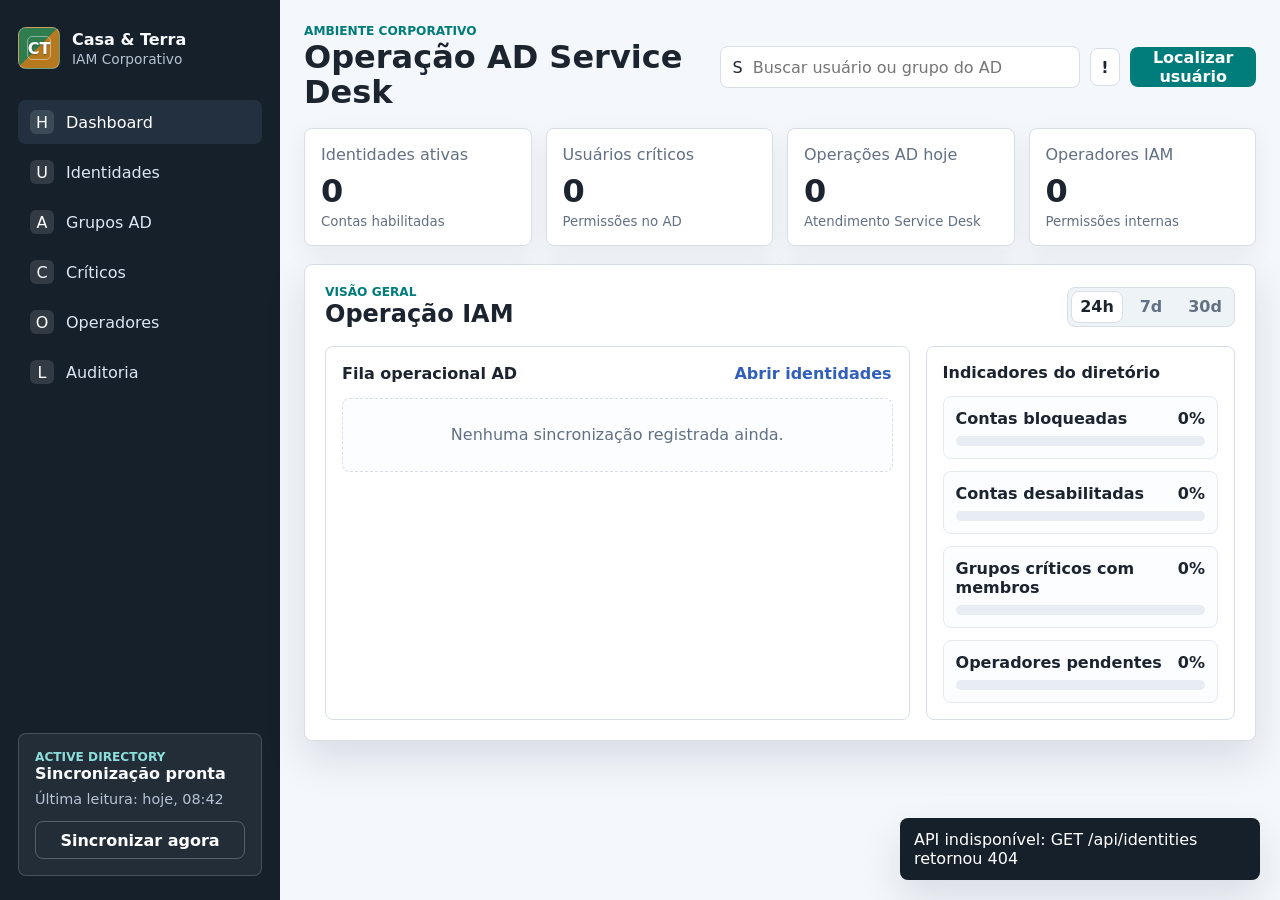
==== index.html @ b2daefd3 "Atualização Frontend" ====
<!doctype html>
<html lang="pt-BR">
  <head>
    <meta charset="utf-8" />
    <meta name="viewport" content="width=device-width, initial-scale=1" />
    <title>Casa &amp; Terra IAM</title>
    <link rel="stylesheet" href="styles.css" />
  </head>
  <body>
    <div class="app-shell">
      <aside class="sidebar" aria-label="Navegação principal">
        <div class="brand">
          <div class="brand-mark casa-terra-mark" aria-hidden="true">CT</div>
          <div>
            <strong>Casa &amp; Terra</strong>
            <span>IAM Corporativo</span>
          </div>
        </div>

        <nav class="nav-list" aria-label="Módulos">
          <button class="nav-item is-active" type="button" data-view="dashboard">
            <span class="nav-icon" aria-hidden="true">H</span>
            Dashboard
          </button>
          <button class="nav-item" type="button" data-view="identities">
            <span class="nav-icon" aria-hidden="true">U</span>
            Identidades
          </button>
          <button class="nav-item" type="button" data-view="access">
            <span class="nav-icon" aria-hidden="true">A</span>
            Grupos AD
          </button>
          <button class="nav-item" type="button" data-view="critical">
            <span class="nav-icon" aria-hidden="true">C</span>
            Críticos
          </button>
          <button class="nav-item" type="button" data-view="operators">
            <span class="nav-icon" aria-hidden="true">O</span>
            Operadores
          </button>
          <button class="nav-item" type="button" data-view="audit">
            <span class="nav-icon" aria-hidden="true">L</span>
            Auditoria
          </button>
        </nav>

        <section class="sidebar-panel" aria-label="Sincronização AD">
          <span class="panel-label">Active Directory</span>
          <strong>Sincronização pronta</strong>
          <p>Última leitura: hoje, 08:42</p>
          <button class="ghost-button" type="button" data-action="sync">Sincronizar agora</button>
        </section>
      </aside>

      <main class="main">
        <header class="topbar">
          <div>
            <p class="eyebrow">Ambiente corporativo</p>
            <h1>Operação AD Service Desk</h1>
          </div>
          <div class="topbar-actions">
            <label class="search">
              <span aria-hidden="true">S</span>
              <input id="global-search" type="search" placeholder="Buscar usuário ou grupo do AD" />
            </label>
            <button class="icon-button" type="button" title="Notificações" aria-label="Notificações">!</button>
            <button class="primary-button" type="button" data-view="identities">Localizar usuário</button>
          </div>
        </header>

        <section class="status-strip" aria-label="Indicadores principais">
          <article>
            <span>Identidades ativas</span>
            <strong id="metric-users">0</strong>
            <small>Contas habilitadas</small>
          </article>
          <article>
            <span>Usuários críticos</span>
            <strong id="metric-privileged">0</strong>
            <small>Permissões no AD</small>
          </article>
          <article>
            <span>Operações AD hoje</span>
            <strong id="metric-operations">0</strong>
            <small>Atendimento Service Desk</small>
          </article>
          <article>
            <span>Operadores IAM</span>
            <strong id="metric-operators">0</strong>
            <small>Permissões internas</small>
          </article>
        </section>

        <section class="workspace">
          <div class="content-panel" id="view-dashboard" data-panel="dashboard">
            <div class="section-heading">
              <div>
                <p class="eyebrow">Visão geral</p>
                <h2>Operação IAM</h2>
              </div>
              <div class="segmented" role="tablist" aria-label="Período">
                <button class="is-selected" type="button">24h</button>
                <button type="button">7d</button>
                <button type="button">30d</button>
              </div>
            </div>

            <div class="dashboard-grid">
              <section class="wide-module">
                <div class="module-header">
                  <h3>Fila operacional AD</h3>
                  <button class="text-button" type="button" data-view-link="identities">Abrir identidades</button>
                </div>
                <div class="review-list" id="review-list"></div>
              </section>

              <section class="side-module">
                <div class="module-header">
                  <h3>Indicadores do diretório</h3>
                </div>
                <div class="risk-bars" id="risk-bars"></div>
              </section>
            </div>
          </div>

          <div class="content-panel is-hidden" id="view-identities" data-panel="identities">
            <div class="section-heading">
              <div>
                <p class="eyebrow">Diretório</p>
                <h2>Identidades</h2>
              </div>
              <button class="primary-button" type="button" data-action="invite-user">Criar usuário no AD</button>
            </div>
            <div class="table-tools">
              <div class="filters" aria-label="Filtros de identidade">
                <button class="chip is-active" type="button" data-filter="all">Todos</button>
                <button class="chip" type="button" data-filter="active">Ativos</button>
                <button class="chip" type="button" data-filter="review">Em revisão</button>
                <button class="chip" type="button" data-filter="blocked">Bloqueados</button>
                <button class="chip" type="button" data-filter="disabled">Desabilitados</button>
              </div>
            </div>
            <div class="table-wrap">
              <table>
                <thead>
                  <tr>
                    <th>Usuário</th>
                    <th>Departamento</th>
                    <th>Origem</th>
                    <th>Status</th>
                    <th>Criticidade</th>
                    <th>Grupos</th>
                    <th>Ação</th>
                  </tr>
                </thead>
                <tbody id="identity-table"></tbody>
              </table>
            </div>
            <div class="pagination" id="identity-pagination" aria-label="Paginação de identidades"></div>
          </div>

          <div class="content-panel is-hidden" id="view-identity-detail" data-panel="identity-detail">
            <div class="detail-toolbar">
              <button class="ghost-button" type="button" data-view-link="identities">Voltar para identidades</button>
              <div class="detail-actions">
                <button class="ghost-button" type="button" data-identity-action="review">Iniciar revisão</button>
                <button class="ghost-button" type="button" data-identity-action="sessions">Encerrar sessões</button>
                <button class="ghost-button" type="button" data-identity-action="password">Alterar senha</button>
                <button class="ghost-button" type="button" data-identity-action="revoke">Remover grupos</button>
                <button class="ghost-button" type="button" data-identity-action="unlock">Desbloquear</button>
                <button class="danger-button" type="button" data-identity-action="block">Bloquear</button>
                <button class="danger-button" type="button" data-identity-action="disable">Desabilitar</button>
              </div>
            </div>

            <section class="identity-hero" id="identity-hero"></section>

            <div class="identity-detail-grid">
              <section class="detail-module">
                <div class="module-header">
                  <h3>Informações do usuário</h3>
                </div>
                <dl class="info-list" id="identity-info"></dl>
              </section>

              <section class="detail-module">
                <div class="module-header">
                  <h3>Segurança</h3>
                </div>
                <div class="security-list" id="identity-security"></div>
              </section>

              <section class="detail-module wide-detail">
                <div class="module-header">
                  <h3>Grupos e permissões</h3>
                  <div class="group-add">
                    <select id="group-select" aria-label="Grupo para adicionar"></select>
                    <button class="primary-button" type="button" data-identity-action="add-group">Adicionar grupo</button>
                  </div>
                </div>
                <div class="group-list" id="identity-groups"></div>
              </section>

              <section class="detail-module">
                <div class="module-header">
                  <h3>Sistemas impactados</h3>
                </div>
                <div class="app-access-list" id="identity-apps"></div>
              </section>

              <section class="detail-module">
                <div class="module-header">
                  <h3>Eventos recentes</h3>
                </div>
                <ol class="mini-feed" id="identity-events"></ol>
              </section>
            </div>
          </div>

          <div class="content-panel is-hidden" id="view-access" data-panel="access">
            <div class="section-heading">
              <div>
                <p class="eyebrow">Active Directory</p>
                <h2>Grupos do AD</h2>
              </div>
              <button class="primary-button" type="button" data-action="map-app">Mapear grupo</button>
            </div>
            <div class="access-grid" id="access-grid"></div>
          </div>

          <div class="content-panel is-hidden" id="view-critical" data-panel="critical">
            <div class="section-heading">
              <div>
                <p class="eyebrow">Active Directory</p>
                <h2>Permissões críticas</h2>
              </div>
              <button class="ghost-button" type="button" data-action="export-critical">Exportar relatório</button>
            </div>

            <section class="critical-summary" aria-label="Resumo de permissões críticas">
              <article>
                <span>Usuários com permissão crítica</span>
                <strong id="critical-user-count">0</strong>
              </article>
              <article>
                <span>Grupos críticos mapeados</span>
                <strong id="critical-group-count">0</strong>
              </article>
              <article>
                <span>Contas desabilitadas com histórico</span>
                <strong id="critical-disabled-count">0</strong>
              </article>
            </section>

            <div class="critical-layout">
              <section class="detail-module">
                <div class="module-header">
                  <h3>Distribuição por grupo</h3>
                </div>
                <div class="critical-groups" id="critical-groups"></div>
              </section>

              <section class="detail-module">
                <div class="module-header">
                  <h3>Usuários com permissão crítica</h3>
                </div>
                <div class="table-wrap">
                  <table>
                    <thead>
                      <tr>
                        <th>Usuário</th>
                        <th>Departamento</th>
                        <th>Status</th>
                        <th>Grupos críticos</th>
                        <th>Ação</th>
                      </tr>
                    </thead>
                    <tbody id="critical-table"></tbody>
                  </table>
                </div>
              </section>
            </div>
          </div>

          <div class="content-panel is-hidden" id="view-operators" data-panel="operators">
            <div class="section-heading">
              <div>
                <p class="eyebrow">Controle interno</p>
                <h2>Operadores do IAM</h2>
              </div>
              <button class="primary-button" type="button" data-operator-action="create">Novo operador</button>
            </div>

            <section class="service-account-panel" aria-label="Conta de serviço">
              <div>
                <p class="eyebrow">Execução no AD</p>
                <h3>svc-iam-ad-editor@casaeterra.local</h3>
                <span>As alterações no Active Directory serão executadas pelo backend com esta conta de serviço.</span>
              </div>
              <span class="badge active">Conta protegida</span>
            </section>

            <section class="provisioning-panel" aria-label="Provisionamento de operadores">
              <article>
                <span class="panel-kicker">Grupo de entrada</span>
                <strong>GG-IAM-OPERADORES</strong>
                <small>Usuários neste grupo do AD podem autenticar no IAM via LDAP.</small>
              </article>
              <article>
                <span class="panel-kicker">Permissão inicial</span>
                <strong>Sem acesso operacional</strong>
                <small>Novos operadores entram sem permissões até um administrador liberar o escopo.</small>
              </article>
              <article>
                <span class="panel-kicker">Autorização</span>
                <strong>Controlada no IAM</strong>
                <small>As permissões abaixo definem quais ações o operador pode executar pela conta de serviço.</small>
              </article>
            </section>

            <div class="operator-layout">
              <section class="operator-list" id="operator-list" aria-label="Lista de operadores"></section>

              <section class="operator-detail">
                <div class="module-header">
                  <h3>Permissões do operador</h3>
                  <button class="ghost-button" type="button" data-operator-action="save">Salvar permissões</button>
                </div>
                <div class="operator-profile" id="operator-profile"></div>
                <div class="permission-grid" id="permission-grid"></div>
              </section>
            </div>
          </div>

          <div class="content-panel is-hidden" id="view-audit" data-panel="audit">
            <div class="section-heading">
              <div>
                <p class="eyebrow">Evidências</p>
                <h2>Trilha de auditoria</h2>
              </div>
              <button class="ghost-button" type="button" data-action="export-audit">Exportar CSV</button>
            </div>
            <ol class="audit-feed" id="audit-feed"></ol>
          </div>
        </section>
      </main>
    </div>

    <div class="toast" id="toast" role="status" aria-live="polite"></div>

    <script src="app.js"></script>
  </body>
</html>
---- styles.css ----
:root {
  --ink: #1c2430;
  --muted: #627083;
  --line: #d8dee8;
  --panel: #ffffff;
  --canvas: #f4f7fb;
  --nav: #16202b;
  --nav-soft: #223040;
  --teal: #007c7a;
  --teal-dark: #005f5d;
  --blue: #315fba;
  --amber: #b7791f;
  --red: #ba3b46;
  --green: #2f7d4f;
  --shadow: 0 18px 42px rgba(26, 37, 54, 0.12);
}

* {
  box-sizing: border-box;
}

body {
  margin: 0;
  min-width: 320px;
  color: var(--ink);
  background: var(--canvas);
  font-family:
    Inter, ui-sans-serif, system-ui, -apple-system, BlinkMacSystemFont, "Segoe UI", sans-serif;
}

button,
input {
  font: inherit;
}

button {
  cursor: pointer;
}

.app-shell {
  min-height: 100vh;
  display: grid;
  grid-template-columns: 280px minmax(0, 1fr);
}

.sidebar {
  display: flex;
  flex-direction: column;
  gap: 28px;
  padding: 24px 18px;
  color: #f8fafc;
  background: var(--nav);
}

.brand {
  display: flex;
  align-items: center;
  gap: 12px;
  min-height: 48px;
}

.brand-mark {
  width: 42px;
  height: 42px;
  display: grid;
  place-items: center;
  border: 1px solid rgba(255, 255, 255, 0.28);
  border-radius: 8px;
  background: #0f766e;
  font-weight: 800;
}

.casa-terra-mark {
  position: relative;
  overflow: hidden;
  background: linear-gradient(135deg, #2f7d4f 0 48%, #b7791f 48% 100%);
}

.casa-terra-mark::after {
  content: "";
  position: absolute;
  inset: 8px;
  border: 1px solid rgba(255, 255, 255, 0.42);
  border-radius: 5px;
}

.casa-terra-mark {
  color: #ffffff;
  text-shadow: 0 1px 2px rgba(22, 32, 43, 0.36);
}

.brand strong,
.brand span {
  display: block;
}

.brand span {
  margin-top: 2px;
  color: #b6c3d3;
  font-size: 0.86rem;
}

.nav-list {
  display: grid;
  gap: 6px;
}

.nav-item {
  width: 100%;
  min-height: 44px;
  display: flex;
  align-items: center;
  gap: 12px;
  padding: 10px 12px;
  border: 0;
  border-radius: 8px;
  color: #dbe6f3;
  background: transparent;
  text-align: left;
}

.nav-item:hover,
.nav-item.is-active {
  color: #ffffff;
  background: var(--nav-soft);
}

.nav-icon {
  width: 24px;
  height: 24px;
  display: grid;
  place-items: center;
  border-radius: 6px;
  color: #ffffff;
  background: rgba(255, 255, 255, 0.12);
  font-size: 1rem;
}

.sidebar-panel {
  margin-top: auto;
  padding: 16px;
  border: 1px solid rgba(255, 255, 255, 0.16);
  border-radius: 8px;
  background: rgba(255, 255, 255, 0.06);
}

.sidebar-panel strong,
.sidebar-panel span,
.sidebar-panel p {
  display: block;
}

.panel-label,
.eyebrow {
  color: var(--teal);
  font-size: 0.76rem;
  font-weight: 800;
  letter-spacing: 0;
  text-transform: uppercase;
}

.sidebar-panel .panel-label {
  color: #8bded9;
}

.sidebar-panel p {
  margin: 8px 0 14px;
  color: #b6c3d3;
  font-size: 0.9rem;
}

.main {
  min-width: 0;
  padding: 24px;
}

.topbar {
  display: flex;
  align-items: center;
  justify-content: space-between;
  gap: 20px;
  margin-bottom: 18px;
}

.topbar h1,
.section-heading h2 {
  margin: 2px 0 0;
  line-height: 1.1;
}

.topbar h1 {
  font-size: clamp(1.7rem, 2.5vw, 2.5rem);
}

.eyebrow {
  margin: 0;
}

.topbar-actions {
  display: flex;
  align-items: center;
  gap: 10px;
}

.search {
  min-width: min(360px, 34vw);
  min-height: 42px;
  display: flex;
  align-items: center;
  gap: 8px;
  padding: 0 12px;
  border: 1px solid var(--line);
  border-radius: 8px;
  background: #ffffff;
}

.search input {
  width: 100%;
  border: 0;
  outline: 0;
  color: var(--ink);
}

.primary-button,
.danger-button,
.ghost-button,
.text-button,
.icon-button,
.chip,
.segmented button {
  min-height: 38px;
  border-radius: 8px;
  border: 1px solid transparent;
  font-weight: 700;
}

.primary-button {
  padding: 0 16px;
  color: #ffffff;
  background: var(--teal);
}

.primary-button:hover {
  background: var(--teal-dark);
}

button:disabled {
  cursor: not-allowed;
  opacity: 0.48;
}

.danger-button {
  padding: 0 16px;
  color: #ffffff;
  background: var(--red);
}

.ghost-button {
  padding: 0 13px;
  color: var(--ink);
  background: #ffffff;
  border-color: var(--line);
}

.sidebar .ghost-button {
  width: 100%;
  color: #ffffff;
  background: transparent;
  border-color: rgba(255, 255, 255, 0.24);
}

.text-button {
  min-height: auto;
  padding: 0;
  color: var(--blue);
  background: transparent;
}

.danger-text {
  color: var(--red);
}

.icon-button {
  width: 42px;
  color: var(--ink);
  background: #ffffff;
  border-color: var(--line);
}

.status-strip {
  display: grid;
  grid-template-columns: repeat(4, minmax(0, 1fr));
  gap: 14px;
  margin-bottom: 18px;
}

.status-strip article,
.content-panel,
.wide-module,
.side-module,
.access-card {
  border: 1px solid var(--line);
  border-radius: 8px;
  background: var(--panel);
}

.status-strip article {
  padding: 16px;
  min-height: 112px;
  box-shadow: 0 8px 24px rgba(26, 37, 54, 0.06);
}

.status-strip span,
.status-strip small {
  display: block;
  color: var(--muted);
}

.status-strip strong {
  display: block;
  margin: 8px 0 4px;
  font-size: 2rem;
}

.workspace {
  min-width: 0;
}

.content-panel {
  padding: 20px;
  box-shadow: var(--shadow);
}

.content-panel.is-hidden {
  display: none;
}

.section-heading,
.module-header,
.table-tools {
  display: flex;
  align-items: center;
  justify-content: space-between;
  gap: 16px;
}

.section-heading {
  margin-bottom: 18px;
}

.segmented {
  display: inline-grid;
  grid-auto-flow: column;
  gap: 2px;
  padding: 3px;
  border: 1px solid var(--line);
  border-radius: 8px;
  background: #eef3f8;
}

.segmented button {
  min-width: 52px;
  min-height: 32px;
  color: var(--muted);
  background: transparent;
}

.segmented button.is-selected {
  color: var(--ink);
  background: #ffffff;
  border-color: var(--line);
}

.dashboard-grid {
  display: grid;
  grid-template-columns: minmax(0, 1.7fr) minmax(280px, 0.9fr);
  gap: 16px;
}

.wide-module,
.side-module {
  padding: 16px;
}

.module-header {
  margin-bottom: 14px;
}

.module-header h3 {
  margin: 0;
  font-size: 1rem;
}

.review-list,
.risk-bars,
.access-grid,
.audit-feed {
  display: grid;
  gap: 12px;
}

.review-item,
.risk-row,
.access-card,
.audit-feed li {
  padding: 12px;
  border: 1px solid #e5eaf1;
  border-radius: 8px;
  background: #fbfdff;
}

.review-item {
  display: grid;
  grid-template-columns: minmax(0, 1fr) auto;
  gap: 12px;
  align-items: center;
}

.empty-state {
  min-height: 74px;
  display: grid;
  place-items: center;
  padding: 16px;
  border: 1px dashed var(--line);
  border-radius: 8px;
  color: var(--muted);
  background: #fbfdff;
  text-align: center;
}

.review-item strong,
.review-item span,
.access-card strong,
.access-card span {
  display: block;
}

.review-item span,
.access-card span {
  color: var(--muted);
  font-size: 0.9rem;
}

.badge {
  display: inline-flex;
  align-items: center;
  justify-content: center;
  min-height: 26px;
  padding: 0 9px;
  border-radius: 999px;
  color: #ffffff;
  font-size: 0.78rem;
  font-weight: 800;
  white-space: nowrap;
}

.access-card .badge {
  width: 100%;
  min-height: 26px;
  justify-content: flex-start;
  color: #ffffff;
}

.access-card .badge.low,
.access-card .badge.active,
.access-card .badge.medium,
.access-card .badge.review,
.access-card .badge.high {
  color: #ffffff;
}

.badge.low,
.badge.active {
  background: var(--green);
}

.badge.medium,
.badge.review {
  background: var(--amber);
}

.badge.high,
.badge.blocked,
.badge.disabled {
  background: var(--red);
}

.risk-row {
  display: grid;
  gap: 8px;
}

.risk-meta {
  display: flex;
  justify-content: space-between;
  gap: 12px;
  font-weight: 700;
}

.bar {
  height: 10px;
  overflow: hidden;
  border-radius: 999px;
  background: #e8edf4;
}

.bar span {
  display: block;
  height: 100%;
  border-radius: inherit;
  background: var(--blue);
}

.filters {
  display: flex;
  flex-wrap: wrap;
  gap: 8px;
  margin-bottom: 14px;
}

.chip {
  padding: 0 13px;
  color: var(--muted);
  background: #ffffff;
  border-color: var(--line);
}

.chip.is-active {
  color: #ffffff;
  background: var(--nav-soft);
  border-color: var(--nav-soft);
}

.table-wrap {
  overflow-x: auto;
}

table {
  width: 100%;
  min-width: 760px;
  border-collapse: collapse;
}

.clickable-row {
  cursor: pointer;
}

.clickable-row:hover {
  background: #f4f8fc;
}

th,
td {
  padding: 13px 12px;
  border-bottom: 1px solid #e5eaf1;
  text-align: left;
}

th {
  color: var(--muted);
  font-size: 0.8rem;
  text-transform: uppercase;
}

td {
  vertical-align: middle;
}

.user-cell {
  display: flex;
  align-items: center;
  gap: 10px;
  min-width: 0;
}

.user-cell > div {
  min-width: 0;
}

.user-cell strong,
.user-cell small {
  display: block;
  overflow: hidden;
  text-overflow: ellipsis;
  white-space: nowrap;
}

.avatar {
  width: 34px;
  height: 34px;
  display: grid;
  place-items: center;
  flex: 0 0 auto;
  border-radius: 8px;
  color: #ffffff;
  background: var(--blue);
  font-size: 0.82rem;
  font-weight: 800;
}

.access-grid {
  grid-template-columns: repeat(3, minmax(0, 1fr));
}

.critical-summary {
  display: grid;
  grid-template-columns: repeat(3, minmax(0, 1fr));
  gap: 12px;
  margin-bottom: 16px;
}

.critical-summary article {
  min-height: 110px;
  padding: 16px;
  border: 1px solid var(--line);
  border-radius: 8px;
  background: #f8fbfe;
}

.critical-summary span,
.critical-group-row span {
  display: block;
  color: var(--muted);
}

.critical-summary strong {
  display: block;
  margin-top: 8px;
  font-size: 2rem;
}

.critical-layout {
  display: grid;
  grid-template-columns: minmax(280px, 0.75fr) minmax(0, 1.6fr);
  gap: 16px;
  align-items: start;
}

.critical-groups {
  display: grid;
  gap: 10px;
}

.critical-group-row {
  display: grid;
  gap: 10px;
  padding: 12px;
  border: 1px solid #e5eaf1;
  border-radius: 8px;
  background: #fbfdff;
}

.inline-pill {
  display: inline-flex;
  align-items: center;
  min-height: 26px;
  margin: 2px 4px 2px 0;
  padding: 0 9px;
  border-radius: 999px;
  color: var(--red);
  background: #fff1f2;
  font-size: 0.78rem;
  font-weight: 800;
  white-space: nowrap;
}

.service-account-panel {
  display: flex;
  align-items: center;
  justify-content: space-between;
  gap: 18px;
  padding: 16px;
  margin-bottom: 16px;
  border: 1px solid var(--line);
  border-radius: 8px;
  background: #f8fbfe;
}

.service-account-panel h3 {
  margin: 4px 0 6px;
}

.service-account-panel span:not(.badge) {
  color: var(--muted);
}

.provisioning-panel {
  display: grid;
  grid-template-columns: repeat(3, minmax(0, 1fr));
  gap: 12px;
  margin-bottom: 16px;
}

.provisioning-panel article {
  min-height: 122px;
  padding: 14px;
  border: 1px solid var(--line);
  border-radius: 8px;
  background: #ffffff;
}

.panel-kicker,
.provisioning-panel small {
  color: var(--muted);
}

.panel-kicker,
.provisioning-panel strong,
.provisioning-panel small {
  display: block;
}

.panel-kicker {
  font-size: 0.78rem;
  font-weight: 800;
  text-transform: uppercase;
}

.provisioning-panel strong {
  margin: 8px 0;
}

.operator-layout {
  display: grid;
  grid-template-columns: minmax(260px, 0.85fr) minmax(0, 1.6fr);
  gap: 16px;
  align-items: start;
}

.operator-list {
  display: grid;
  gap: 10px;
}

.operator-card {
  width: 100%;
  min-height: 76px;
  display: grid;
  grid-template-columns: auto minmax(0, 1fr) auto;
  align-items: center;
  gap: 10px;
  padding: 12px;
  border: 1px solid var(--line);
  border-radius: 8px;
  color: var(--ink);
  background: #ffffff;
  text-align: left;
}

.operator-card.is-selected,
.operator-card:hover {
  border-color: var(--teal);
  background: #f0faf9;
}

.operator-card strong,
.operator-card small {
  display: block;
}

.operator-card small,
.operator-profile span,
.operator-stats small,
.permission-item small {
  color: var(--muted);
}

.operator-detail {
  padding: 16px;
  border: 1px solid var(--line);
  border-radius: 8px;
  background: #ffffff;
}

.operator-profile {
  display: grid;
  grid-template-columns: auto minmax(0, 1fr) auto;
  gap: 14px;
  align-items: center;
  padding: 14px;
  margin-bottom: 14px;
  border: 1px solid #e5eaf1;
  border-radius: 8px;
  background: #fbfdff;
}

.operator-profile h3 {
  margin: 4px 0 6px;
  font-size: 1.3rem;
}

.operator-profile span {
  display: block;
}

.operator-stats {
  display: grid;
  justify-items: end;
  gap: 5px;
}

.operator-stats strong {
  font-size: 1.5rem;
}

.permission-grid {
  display: grid;
  grid-template-columns: repeat(2, minmax(0, 1fr));
  gap: 10px;
}

.permission-item {
  min-height: 92px;
  display: grid;
  grid-template-columns: auto minmax(0, 1fr);
  gap: 10px;
  align-items: start;
  padding: 12px;
  border: 1px solid #e5eaf1;
  border-radius: 8px;
  background: #fbfdff;
}

.permission-item input {
  width: 18px;
  height: 18px;
  margin-top: 2px;
  accent-color: var(--teal);
}

.permission-item strong,
.permission-item small {
  display: block;
}

.permission-item small {
  margin-top: 5px;
  line-height: 1.35;
}

.access-card {
  min-height: 154px;
  display: grid;
  align-content: space-between;
  gap: 14px;
  min-width: 0;
}

.access-card strong,
.access-card span {
  overflow-wrap: anywhere;
  word-break: break-word;
}

.access-card footer {
  display: flex;
  justify-content: space-between;
  gap: 10px;
  color: var(--muted);
  font-size: 0.88rem;
}

.audit-feed {
  padding-left: 0;
  list-style: none;
}

.audit-feed li {
  display: grid;
  grid-template-columns: 150px minmax(0, 1fr) auto;
  gap: 12px;
  align-items: center;
}

.detail-toolbar {
  display: flex;
  align-items: center;
  justify-content: space-between;
  gap: 14px;
  margin-bottom: 18px;
}

.detail-actions,
.group-add {
  display: flex;
  align-items: center;
  gap: 10px;
  flex-wrap: wrap;
}

.identity-hero {
  display: grid;
  grid-template-columns: auto minmax(0, 1fr) auto;
  align-items: center;
  gap: 16px;
  padding: 18px;
  margin-bottom: 16px;
  border: 1px solid var(--line);
  border-radius: 8px;
  background: #f8fbfe;
}

.identity-avatar {
  width: 72px;
  height: 72px;
  display: grid;
  place-items: center;
  border-radius: 8px;
  color: #ffffff;
  background: var(--blue);
  font-size: 1.3rem;
  font-weight: 800;
}

.identity-hero h2 {
  margin: 4px 0 6px;
  font-size: 1.8rem;
  line-height: 1.1;
}

.identity-hero span,
.info-list dd,
.group-item span,
.app-access-list span {
  color: var(--muted);
}

.identity-badges {
  display: flex;
  gap: 8px;
  flex-wrap: wrap;
  justify-content: flex-end;
}

.identity-detail-grid {
  display: grid;
  grid-template-columns: minmax(0, 1.15fr) minmax(320px, 0.85fr);
  gap: 16px;
}

.detail-module {
  padding: 16px;
  border: 1px solid var(--line);
  border-radius: 8px;
  background: #ffffff;
}

.wide-detail {
  grid-column: 1 / -1;
}

.info-list {
  display: grid;
  grid-template-columns: repeat(2, minmax(0, 1fr));
  gap: 12px;
  margin: 0;
}

.info-list div,
.security-list article,
.app-access-list article,
.mini-feed li {
  padding: 12px;
  border: 1px solid #e5eaf1;
  border-radius: 8px;
  background: #fbfdff;
}

.info-list dt {
  color: var(--muted);
  font-size: 0.78rem;
  font-weight: 800;
  text-transform: uppercase;
}

.info-list dd {
  margin: 5px 0 0;
  font-weight: 700;
  max-width: 100%;
  overflow-wrap: anywhere;
  word-break: break-word;
  line-height: 1.45;
}

.info-list div {
  min-width: 0;
  overflow: hidden;
}

.pagination {
  display: flex;
  align-items: center;
  justify-content: space-between;
  gap: 12px;
  padding-top: 14px;
  color: var(--muted);
  font-size: 0.92rem;
}

.pagination-actions {
  display: flex;
  align-items: center;
  gap: 10px;
}

.pagination-actions strong {
  color: var(--ink);
  white-space: nowrap;
}

.security-list,
.group-list,
.app-access-list,
.mini-feed {
  display: grid;
  gap: 10px;
}

.security-list article,
.app-access-list article {
  display: flex;
  align-items: center;
  justify-content: space-between;
  gap: 12px;
}

.security-list span {
  color: var(--muted);
}

.group-add select {
  min-height: 38px;
  min-width: 220px;
  padding: 0 10px;
  border: 1px solid var(--line);
  border-radius: 8px;
  background: #ffffff;
  color: var(--ink);
}

.group-item {
  display: flex;
  align-items: center;
  justify-content: space-between;
  gap: 12px;
  padding: 12px;
  border: 1px solid #e5eaf1;
  border-radius: 8px;
  background: #fbfdff;
}

.group-item strong,
.group-item span,
.app-access-list strong,
.app-access-list span {
  display: block;
}

.mini-feed {
  padding-left: 0;
  list-style: none;
}

.audit-time {
  color: var(--muted);
  font-size: 0.9rem;
}

.toast {
  position: fixed;
  right: 20px;
  bottom: 20px;
  max-width: min(360px, calc(100vw - 40px));
  padding: 12px 14px;
  border-radius: 8px;
  color: #ffffff;
  background: var(--nav);
  box-shadow: var(--shadow);
  opacity: 0;
  transform: translateY(10px);
  pointer-events: none;
  transition:
    opacity 180ms ease,
    transform 180ms ease;
}

.toast.is-visible {
  opacity: 1;
  transform: translateY(0);
}

.login-page {
  min-height: 100vh;
  background:
    linear-gradient(120deg, rgba(22, 32, 43, 0.92), rgba(0, 124, 122, 0.86)),
    url("https://images.unsplash.com/photo-1558494949-ef010cbdcc31?auto=format&fit=crop&w=1800&q=80");
  background-size: cover;
  background-position: center;
}

.login-shell {
  min-height: 100vh;
  display: grid;
  grid-template-columns: minmax(0, 1.05fr) minmax(420px, 0.95fr);
}

.login-visual {
  min-width: 0;
  display: flex;
  flex-direction: column;
  justify-content: space-between;
  gap: 32px;
  padding: clamp(28px, 5vw, 64px);
  color: #ffffff;
}

.login-brand span {
  color: #d3e6ea;
}

.login-copy {
  max-width: 680px;
}

.login-copy .eyebrow {
  color: #9ce3dd;
}

.login-copy h1 {
  margin: 8px 0 16px;
  font-size: clamp(2rem, 5vw, 4.8rem);
  line-height: 1;
}

.login-copy p:last-child {
  max-width: 590px;
  margin: 0;
  color: #d8e7ec;
  font-size: 1.05rem;
  line-height: 1.65;
}

.login-insights {
  display: grid;
  grid-template-columns: repeat(3, minmax(0, 1fr));
  gap: 12px;
  max-width: 720px;
}

.login-insights article {
  min-height: 92px;
  padding: 16px;
  border: 1px solid rgba(255, 255, 255, 0.18);
  border-radius: 8px;
  background: rgba(255, 255, 255, 0.1);
  backdrop-filter: blur(12px);
}

.login-insights span,
.login-insights strong {
  display: block;
}

.login-insights span {
  color: #b8e3e1;
  font-size: 0.78rem;
  font-weight: 800;
  text-transform: uppercase;
}

.login-insights strong {
  margin-top: 8px;
  font-size: 1.15rem;
}

.login-panel {
  min-width: 0;
  display: grid;
  place-items: center;
  padding: 24px;
  background: rgba(244, 247, 251, 0.94);
}

.login-card {
  width: min(100%, 460px);
  padding: clamp(24px, 4vw, 38px);
  border: 1px solid var(--line);
  border-radius: 8px;
  background: #ffffff;
  box-shadow: var(--shadow);
}

.login-heading {
  margin-bottom: 24px;
}

.login-heading h2 {
  margin: 4px 0 8px;
  font-size: 2rem;
  line-height: 1.1;
}

.login-heading span,
.login-note {
  color: var(--muted);
}

.field {
  display: grid;
  gap: 8px;
  margin-bottom: 16px;
}

.field span,
.check-option {
  color: var(--ink);
  font-size: 0.92rem;
  font-weight: 700;
}

.field input {
  width: 100%;
  min-height: 46px;
  padding: 0 13px;
  border: 1px solid var(--line);
  border-radius: 8px;
  outline: 0;
  color: var(--ink);
  background: #fbfdff;
}

.field input:focus {
  border-color: var(--teal);
  box-shadow: 0 0 0 3px rgba(0, 124, 122, 0.15);
}

.login-options {
  display: flex;
  align-items: center;
  justify-content: space-between;
  gap: 12px;
  margin: 4px 0 18px;
}

.check-option {
  display: inline-flex;
  align-items: center;
  gap: 8px;
}

.check-option input {
  width: 16px;
  height: 16px;
  accent-color: var(--teal);
}

.login-options a {
  color: var(--blue);
  font-size: 0.92rem;
  font-weight: 700;
  text-decoration: none;
}

.login-submit,
.ldap-button {
  width: 100%;
  min-height: 46px;
}

.separator {
  display: flex;
  align-items: center;
  gap: 12px;
  margin: 18px 0;
  color: var(--muted);
  font-size: 0.88rem;
}

.separator::before,
.separator::after {
  content: "";
  height: 1px;
  flex: 1;
  background: var(--line);
}

.login-note {
  margin: 18px 0 0;
  font-size: 0.88rem;
  line-height: 1.55;
}

@media (max-width: 1080px) {
  .app-shell {
    grid-template-columns: 92px minmax(0, 1fr);
  }

  .brand div:last-child,
  .nav-item:not(.is-active) {
    font-size: 0;
  }

  .nav-item {
    justify-content: center;
  }

  .sidebar-panel {
    display: none;
  }

  .status-strip,
  .access-grid,
  .critical-summary,
  .critical-layout,
  .operator-layout,
  .provisioning-panel,
  .identity-detail-grid {
    grid-template-columns: repeat(2, minmax(0, 1fr));
  }

  .dashboard-grid {
    grid-template-columns: 1fr;
  }

  .identity-detail-grid {
    grid-template-columns: 1fr;
  }

  .operator-layout {
    grid-template-columns: 1fr;
  }

  .critical-layout {
    grid-template-columns: 1fr;
  }

  .login-shell {
    grid-template-columns: 1fr;
  }

  .login-visual {
    min-height: 48vh;
  }

  .login-panel {
    place-items: start center;
  }
}

@media (max-width: 760px) {
  .app-shell {
    display: block;
  }

  .sidebar {
    position: sticky;
    top: 0;
    z-index: 5;
    padding: 12px;
    gap: 12px;
  }

  .brand {
    min-height: 38px;
  }

  .brand-mark {
    width: 36px;
    height: 36px;
  }

  .nav-list {
    grid-template-columns: repeat(6, minmax(42px, 1fr));
  }

  .nav-item,
  .nav-item:not(.is-active) {
    min-height: 40px;
    padding: 8px;
    font-size: 0;
  }

  .main {
    padding: 16px;
  }

  .topbar,
  .topbar-actions,
  .section-heading,
  .review-item,
  .audit-feed li,
  .detail-toolbar,
  .identity-hero,
  .security-list article,
  .app-access-list article,
  .group-item {
    align-items: stretch;
    flex-direction: column;
    display: flex;
  }

  .search {
    min-width: 0;
    width: 100%;
  }

  .status-strip,
  .access-grid,
  .critical-summary,
  .provisioning-panel,
  .permission-grid {
    grid-template-columns: 1fr;
  }

  .service-account-panel,
  .operator-profile,
  .operator-card {
    align-items: stretch;
    display: flex;
    flex-direction: column;
  }

  .operator-stats {
    justify-items: start;
  }

  .content-panel {
    padding: 16px;
  }

  .detail-actions,
  .group-add {
    align-items: stretch;
    flex-direction: column;
  }

  .group-add select {
    width: 100%;
    min-width: 0;
  }

  .info-list {
    grid-template-columns: 1fr;
  }

  .identity-badges {
    justify-content: flex-start;
  }

  .segmented {
    width: 100%;
  }

  .segmented button {
    width: 100%;
  }

  .login-page {
    background-position: left center;
  }

  .login-visual {
    min-height: auto;
    padding: 22px 16px;
  }

  .login-copy h1 {
    font-size: 2.3rem;
  }

  .login-insights {
    grid-template-columns: 1fr;
  }

  .login-panel {
    padding: 16px;
  }

  .login-card {
    padding: 22px;
  }

  .login-options {
    align-items: flex-start;
    flex-direction: column;
  }
}
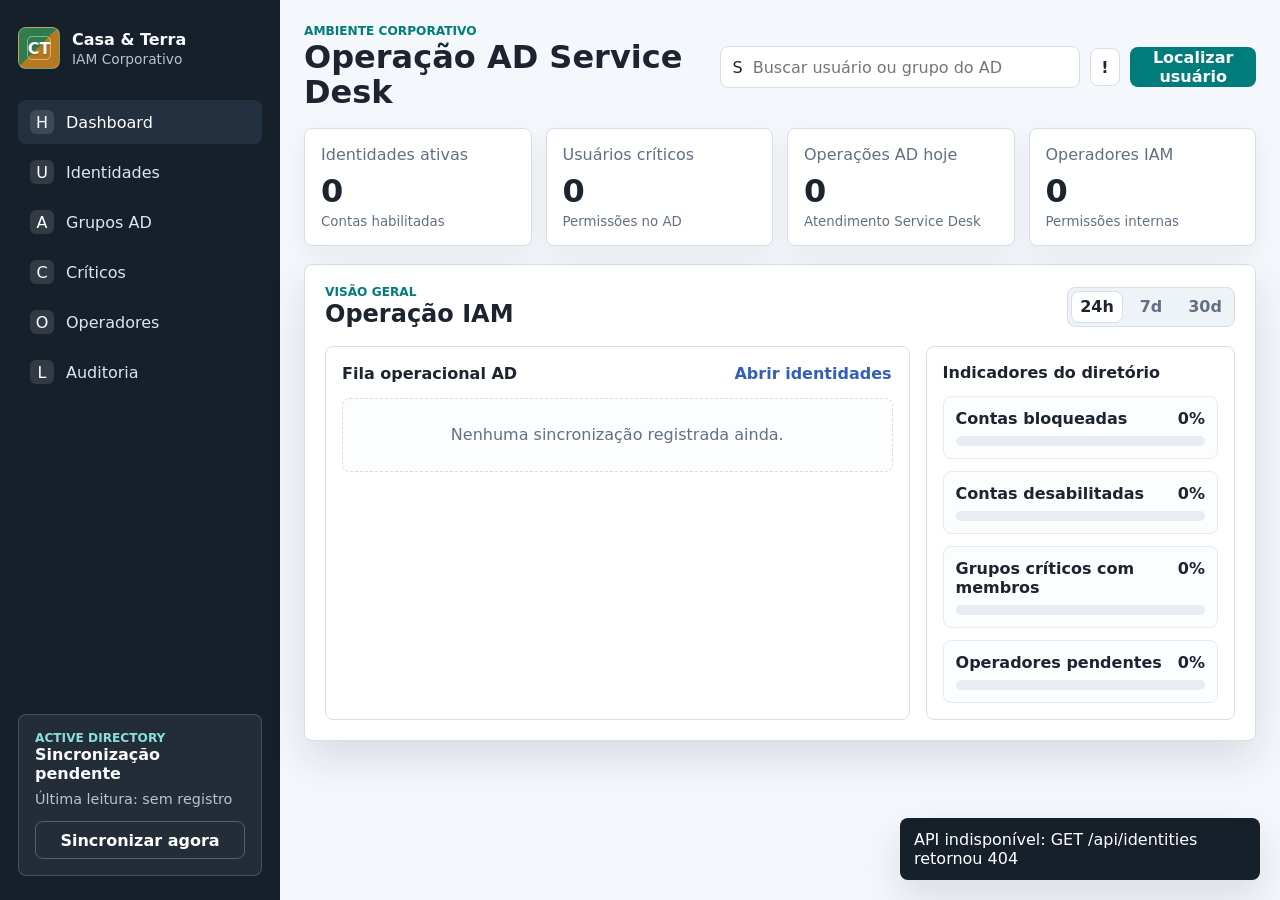
==== commit 340be1ef: "Atualização Frontend" ====
--- a/index.html
+++ b/index.html
@@ -46,8 +46,8 @@
 
         <section class="sidebar-panel" aria-label="Sincronização AD">
           <span class="panel-label">Active Directory</span>
-          <strong>Sincronização pronta</strong>
-          <p>Última leitura: hoje, 08:42</p>
+          <strong id="sidebar-sync-status">Sincronização pendente</strong>
+          <p id="sidebar-last-sync">Última leitura: sem registro</p>
           <button class="ghost-button" type="button" data-action="sync">Sincronizar agora</button>
         </section>
       </aside>
@@ -63,6 +63,7 @@
               <span aria-hidden="true">S</span>
               <input id="global-search" type="search" placeholder="Buscar usuário ou grupo do AD" />
             </label>
+            <div class="search-results" id="global-search-results" aria-label="Resultados da busca global"></div>
             <button class="icon-button" type="button" title="Notificações" aria-label="Notificações">!</button>
             <button class="primary-button" type="button" data-view="identities">Localizar usuário</button>
           </div>
@@ -226,6 +227,7 @@
               <button class="primary-button" type="button" data-action="map-app">Mapear grupo</button>
             </div>
             <div class="access-grid" id="access-grid"></div>
+            <div class="pagination" id="group-pagination" aria-label="Paginação de grupos do AD"></div>
           </div>
 
           <div class="content-panel is-hidden" id="view-critical" data-panel="critical">
--- a/styles.css
+++ b/styles.css
@@ -197,6 +197,7 @@
 }
 
 .topbar-actions {
+  position: relative;
   display: flex;
   align-items: center;
   gap: 10px;
@@ -219,6 +220,77 @@
   border: 0;
   outline: 0;
   color: var(--ink);
+}
+
+.search-results {
+  position: absolute;
+  top: calc(100% + 8px);
+  left: 0;
+  z-index: 20;
+  width: min(520px, calc(100vw - 32px));
+  max-height: 520px;
+  display: none;
+  overflow-y: auto;
+  padding: 10px;
+  border: 1px solid var(--line);
+  border-radius: 8px;
+  background: #ffffff;
+  box-shadow: var(--shadow);
+}
+
+.search-results.is-visible {
+  display: grid;
+  gap: 12px;
+}
+
+.search-results section {
+  display: grid;
+  gap: 6px;
+}
+
+.search-results section > strong {
+  padding: 0 4px;
+  color: var(--muted);
+  font-size: 0.76rem;
+  text-transform: uppercase;
+}
+
+.search-results button {
+  width: 100%;
+  min-height: 54px;
+  display: grid;
+  grid-template-columns: auto minmax(0, 1fr);
+  gap: 10px;
+  align-items: center;
+  padding: 8px;
+  border: 1px solid transparent;
+  border-radius: 8px;
+  color: var(--ink);
+  background: transparent;
+  text-align: left;
+}
+
+.search-results button:hover {
+  border-color: var(--line);
+  background: #f8fbfe;
+}
+
+.search-results b,
+.search-results small {
+  display: block;
+  overflow: hidden;
+  text-overflow: ellipsis;
+  white-space: nowrap;
+}
+
+.search-results small,
+.search-empty {
+  color: var(--muted);
+}
+
+.search-empty {
+  padding: 12px;
+  text-align: center;
 }
 
 .primary-button,
@@ -472,6 +544,16 @@
 .badge.low,
 .badge.active {
   background: var(--green);
+}
+
+.badge.success,
+.badge.sync-status.success {
+  color: #ffffff;
+  background: var(--green);
+}
+
+.badge.sync-status {
+  color: #ffffff;
 }
 
 .badge.medium,
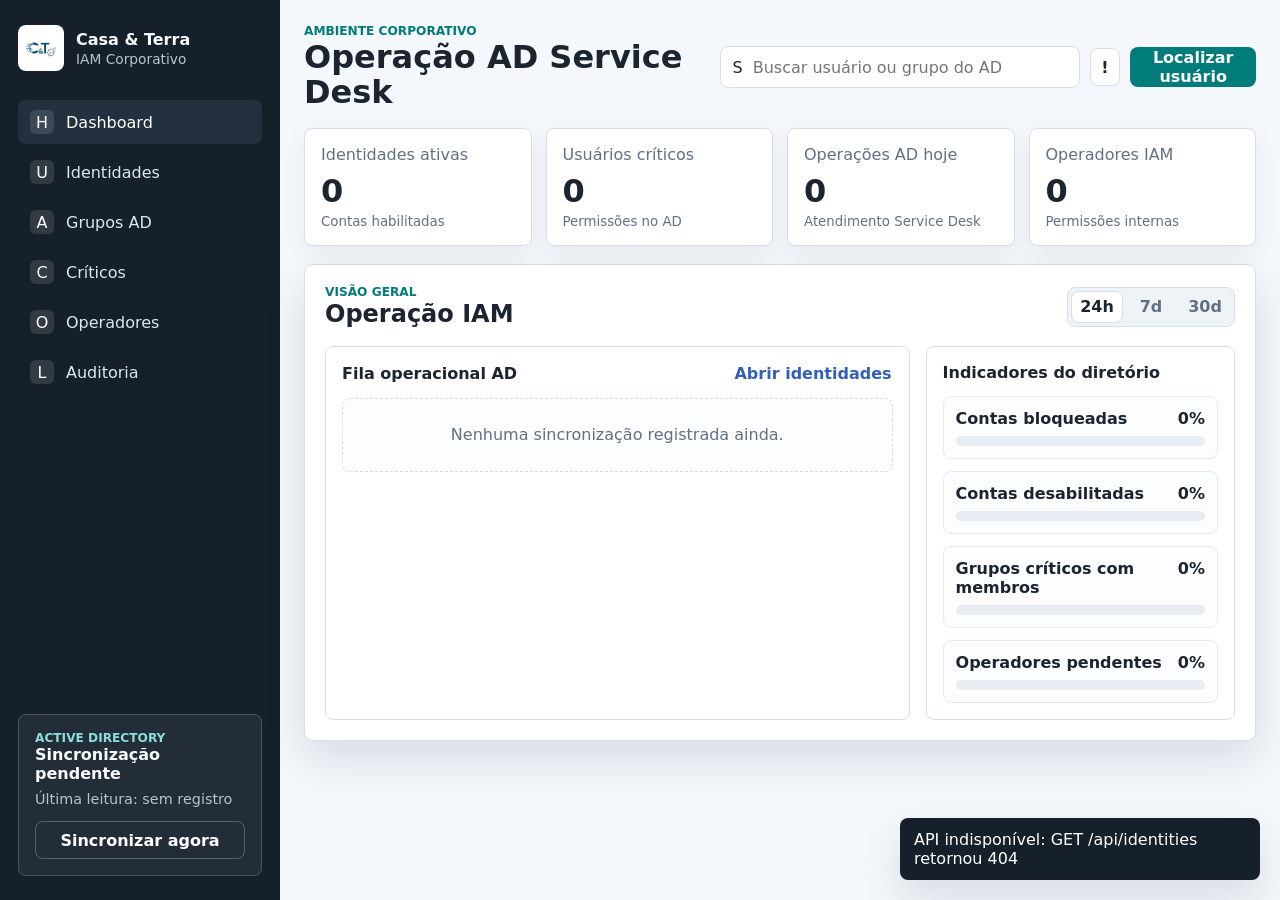
==== commit 69aa6dba: "Atualização Frontend" ====
--- a/index.html
+++ b/index.html
@@ -4,13 +4,14 @@
     <meta charset="utf-8" />
     <meta name="viewport" content="width=device-width, initial-scale=1" />
     <title>Casa &amp; Terra IAM</title>
+    <link rel="icon" type="image/jpeg" href="assets/ct-tech-logo.jpeg" />
     <link rel="stylesheet" href="styles.css" />
   </head>
   <body>
     <div class="app-shell">
       <aside class="sidebar" aria-label="Navegação principal">
         <div class="brand">
-          <div class="brand-mark casa-terra-mark" aria-hidden="true">CT</div>
+          <img class="brand-logo" src="assets/ct-tech-logo.jpeg" alt="Casa & Terra Tech" />
           <div>
             <strong>Casa &amp; Terra</strong>
             <span>IAM Corporativo</span>
--- a/styles.css
+++ b/styles.css
@@ -70,6 +70,17 @@
   font-weight: 800;
 }
 
+.brand-logo {
+  width: 46px;
+  height: 46px;
+  flex: 0 0 auto;
+  border: 1px solid rgba(255, 255, 255, 0.22);
+  border-radius: 8px;
+  background: #ffffff;
+  object-fit: contain;
+  padding: 4px;
+}
+
 .casa-terra-mark {
   position: relative;
   overflow: hidden;
@@ -1449,6 +1460,11 @@
   .brand-mark {
     width: 36px;
     height: 36px;
+  }
+
+  .brand-logo {
+    width: 38px;
+    height: 38px;
   }
 
   .nav-list {
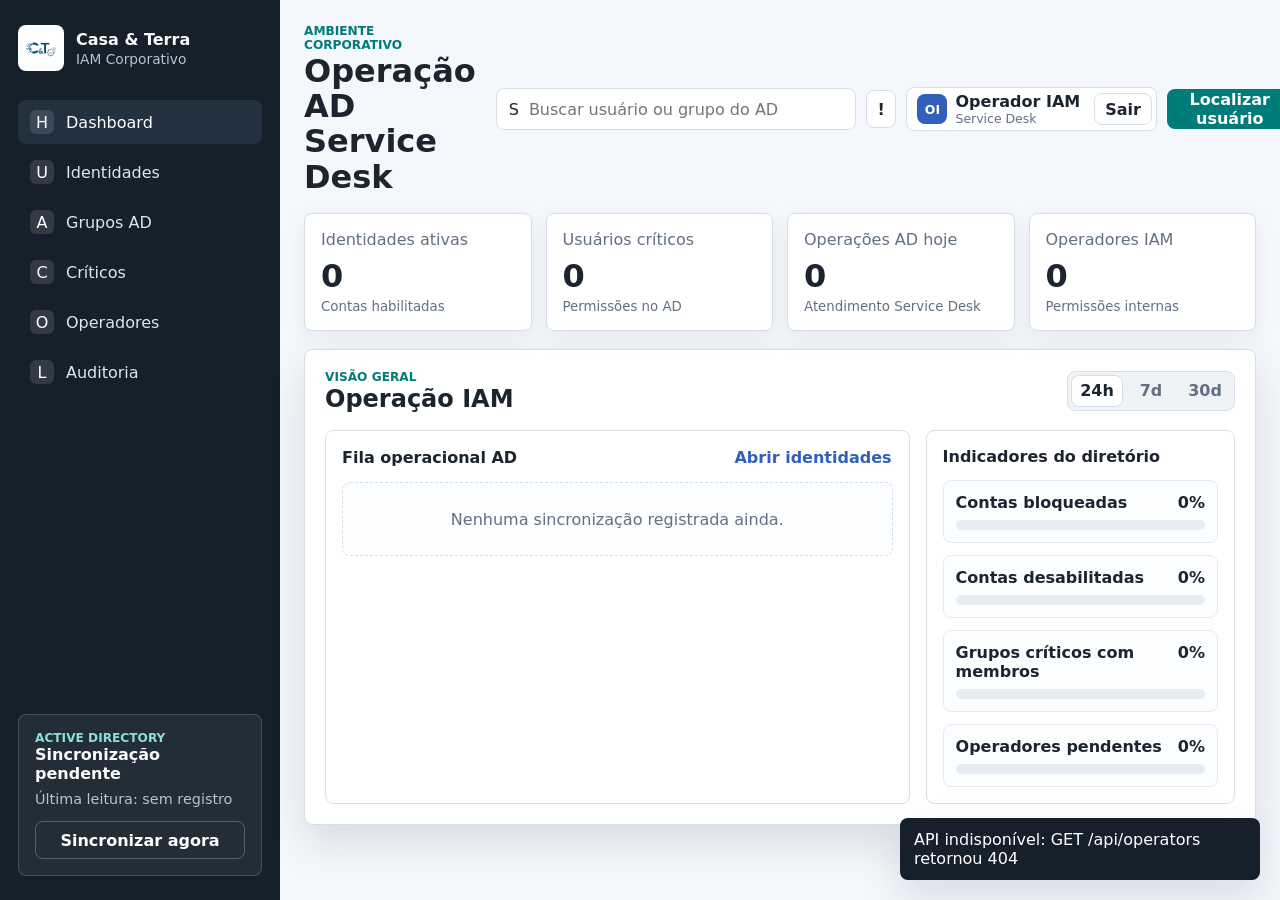
==== commit f1f01fc0: "Atualização Frontend" ====
--- a/index.html
+++ b/index.html
@@ -66,6 +66,16 @@
             </label>
             <div class="search-results" id="global-search-results" aria-label="Resultados da busca global"></div>
             <button class="icon-button" type="button" title="Notificações" aria-label="Notificações">!</button>
+            <div class="user-menu" id="user-menu">
+              <div class="user-summary">
+                <span class="user-avatar" id="current-user-avatar">U</span>
+                <span>
+                  <strong id="current-user-name">Operador</strong>
+                  <small id="current-user-role">IAM</small>
+                </span>
+              </div>
+              <button class="ghost-button logout-button" type="button" id="logout-button">Sair</button>
+            </div>
             <button class="primary-button" type="button" data-view="identities">Localizar usuário</button>
           </div>
         </header>
--- a/styles.css
+++ b/styles.css
@@ -370,6 +370,57 @@
   border-color: var(--line);
 }
 
+.user-menu {
+  min-height: 42px;
+  display: flex;
+  align-items: center;
+  gap: 8px;
+  padding: 4px;
+  border: 1px solid var(--line);
+  border-radius: 8px;
+  background: #ffffff;
+}
+
+.user-summary {
+  display: flex;
+  align-items: center;
+  gap: 8px;
+  min-width: 0;
+  padding: 0 6px;
+}
+
+.user-summary strong,
+.user-summary small {
+  display: block;
+  max-width: 160px;
+  overflow: hidden;
+  text-overflow: ellipsis;
+  white-space: nowrap;
+}
+
+.user-summary small {
+  color: var(--muted);
+  font-size: 0.78rem;
+}
+
+.user-avatar {
+  width: 30px;
+  height: 30px;
+  display: grid;
+  place-items: center;
+  flex: 0 0 auto;
+  border-radius: 8px;
+  color: #ffffff;
+  background: var(--blue);
+  font-size: 0.78rem;
+  font-weight: 800;
+}
+
+.logout-button {
+  min-height: 32px;
+  padding: 0 10px;
+}
+
 .status-strip {
   display: grid;
   grid-template-columns: repeat(4, minmax(0, 1fr));
@@ -1185,8 +1236,8 @@
 .login-page {
   min-height: 100vh;
   background:
-    linear-gradient(120deg, rgba(22, 32, 43, 0.92), rgba(0, 124, 122, 0.86)),
-    url("https://images.unsplash.com/photo-1558494949-ef010cbdcc31?auto=format&fit=crop&w=1800&q=80");
+    linear-gradient(120deg, rgba(0, 42, 70, 0.56), rgba(0, 78, 113, 0.28)),
+    url("assets/ct-tech-background.png");
   background-size: cover;
   background-position: center;
 }
@@ -1271,7 +1322,7 @@
   display: grid;
   place-items: center;
   padding: 24px;
-  background: rgba(244, 247, 251, 0.94);
+  background: rgba(244, 247, 251, 0.9);
 }
 
 .login-card {
@@ -1502,6 +1553,16 @@
     width: 100%;
   }
 
+  .user-menu {
+    width: 100%;
+    justify-content: space-between;
+  }
+
+  .user-summary strong,
+  .user-summary small {
+    max-width: 52vw;
+  }
+
   .status-strip,
   .access-grid,
   .critical-summary,
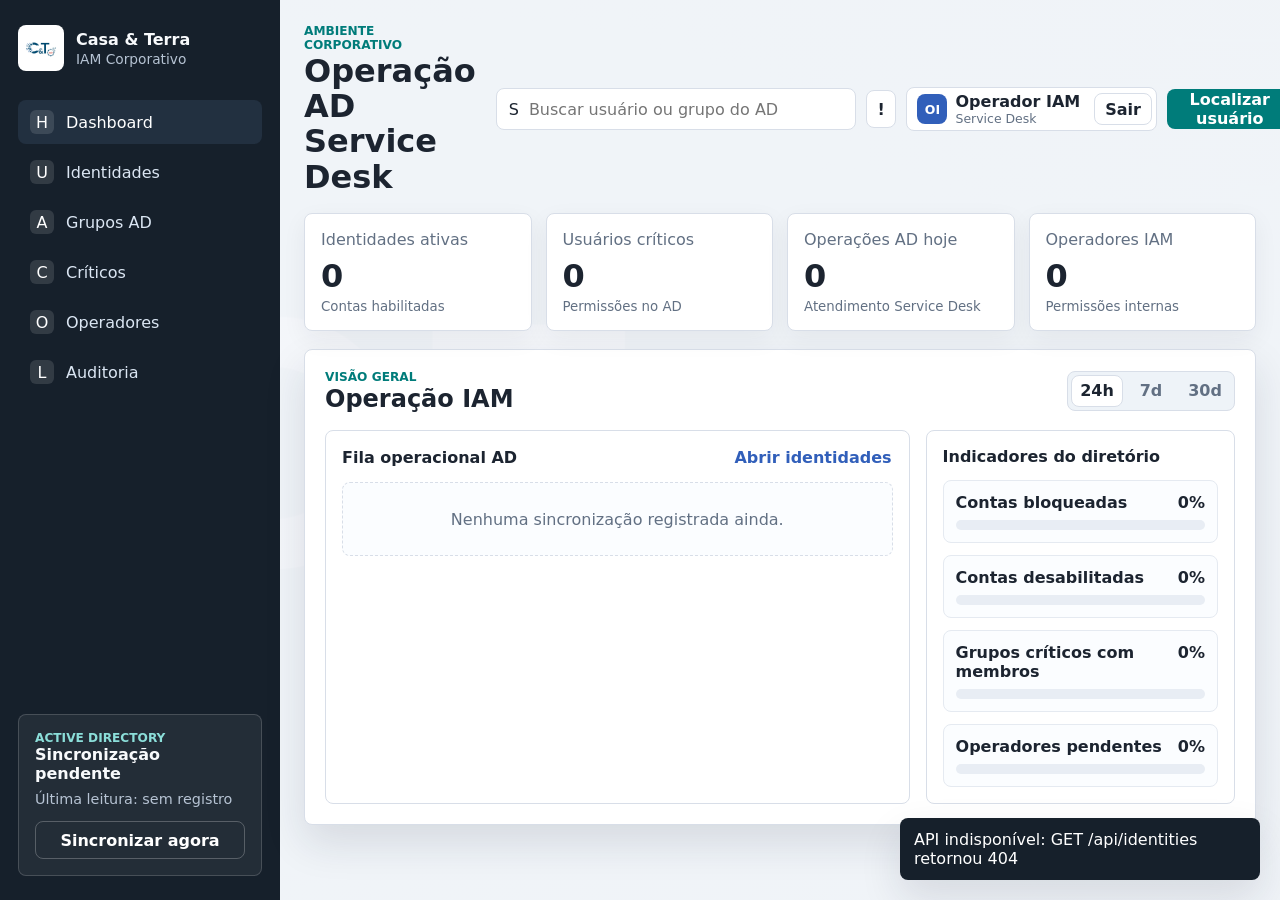
==== commit 24e87764: "Ajuste rota inicial e texto do login" ====
--- a/index.html
+++ b/index.html
@@ -4,363 +4,13 @@
     <meta charset="utf-8" />
     <meta name="viewport" content="width=device-width, initial-scale=1" />
     <title>Casa &amp; Terra IAM</title>
-    <link rel="icon" type="image/jpeg" href="assets/ct-tech-logo.jpeg" />
-    <link rel="stylesheet" href="styles.css" />
+    <meta http-equiv="refresh" content="0; url=/inicio/" />
+    <link rel="canonical" href="/inicio/" />
+    <script>
+      window.location.replace("/inicio/");
+    </script>
   </head>
   <body>
-    <div class="app-shell">
-      <aside class="sidebar" aria-label="Navegação principal">
-        <div class="brand">
-          <img class="brand-logo" src="assets/ct-tech-logo.jpeg" alt="Casa & Terra Tech" />
-          <div>
-            <strong>Casa &amp; Terra</strong>
-            <span>IAM Corporativo</span>
-          </div>
-        </div>
-
-        <nav class="nav-list" aria-label="Módulos">
-          <button class="nav-item is-active" type="button" data-view="dashboard">
-            <span class="nav-icon" aria-hidden="true">H</span>
-            Dashboard
-          </button>
-          <button class="nav-item" type="button" data-view="identities">
-            <span class="nav-icon" aria-hidden="true">U</span>
-            Identidades
-          </button>
-          <button class="nav-item" type="button" data-view="access">
-            <span class="nav-icon" aria-hidden="true">A</span>
-            Grupos AD
-          </button>
-          <button class="nav-item" type="button" data-view="critical">
-            <span class="nav-icon" aria-hidden="true">C</span>
-            Críticos
-          </button>
-          <button class="nav-item" type="button" data-view="operators">
-            <span class="nav-icon" aria-hidden="true">O</span>
-            Operadores
-          </button>
-          <button class="nav-item" type="button" data-view="audit">
-            <span class="nav-icon" aria-hidden="true">L</span>
-            Auditoria
-          </button>
-        </nav>
-
-        <section class="sidebar-panel" aria-label="Sincronização AD">
-          <span class="panel-label">Active Directory</span>
-          <strong id="sidebar-sync-status">Sincronização pendente</strong>
-          <p id="sidebar-last-sync">Última leitura: sem registro</p>
-          <button class="ghost-button" type="button" data-action="sync">Sincronizar agora</button>
-        </section>
-      </aside>
-
-      <main class="main">
-        <header class="topbar">
-          <div>
-            <p class="eyebrow">Ambiente corporativo</p>
-            <h1>Operação AD Service Desk</h1>
-          </div>
-          <div class="topbar-actions">
-            <label class="search">
-              <span aria-hidden="true">S</span>
-              <input id="global-search" type="search" placeholder="Buscar usuário ou grupo do AD" />
-            </label>
-            <div class="search-results" id="global-search-results" aria-label="Resultados da busca global"></div>
-            <button class="icon-button" type="button" title="Notificações" aria-label="Notificações">!</button>
-            <div class="user-menu" id="user-menu">
-              <div class="user-summary">
-                <span class="user-avatar" id="current-user-avatar">U</span>
-                <span>
-                  <strong id="current-user-name">Operador</strong>
-                  <small id="current-user-role">IAM</small>
-                </span>
-              </div>
-              <button class="ghost-button logout-button" type="button" id="logout-button">Sair</button>
-            </div>
-            <button class="primary-button" type="button" data-view="identities">Localizar usuário</button>
-          </div>
-        </header>
-
-        <section class="status-strip" aria-label="Indicadores principais">
-          <article>
-            <span>Identidades ativas</span>
-            <strong id="metric-users">0</strong>
-            <small>Contas habilitadas</small>
-          </article>
-          <article>
-            <span>Usuários críticos</span>
-            <strong id="metric-privileged">0</strong>
-            <small>Permissões no AD</small>
-          </article>
-          <article>
-            <span>Operações AD hoje</span>
-            <strong id="metric-operations">0</strong>
-            <small>Atendimento Service Desk</small>
-          </article>
-          <article>
-            <span>Operadores IAM</span>
-            <strong id="metric-operators">0</strong>
-            <small>Permissões internas</small>
-          </article>
-        </section>
-
-        <section class="workspace">
-          <div class="content-panel" id="view-dashboard" data-panel="dashboard">
-            <div class="section-heading">
-              <div>
-                <p class="eyebrow">Visão geral</p>
-                <h2>Operação IAM</h2>
-              </div>
-              <div class="segmented" role="tablist" aria-label="Período">
-                <button class="is-selected" type="button">24h</button>
-                <button type="button">7d</button>
-                <button type="button">30d</button>
-              </div>
-            </div>
-
-            <div class="dashboard-grid">
-              <section class="wide-module">
-                <div class="module-header">
-                  <h3>Fila operacional AD</h3>
-                  <button class="text-button" type="button" data-view-link="identities">Abrir identidades</button>
-                </div>
-                <div class="review-list" id="review-list"></div>
-              </section>
-
-              <section class="side-module">
-                <div class="module-header">
-                  <h3>Indicadores do diretório</h3>
-                </div>
-                <div class="risk-bars" id="risk-bars"></div>
-              </section>
-            </div>
-          </div>
-
-          <div class="content-panel is-hidden" id="view-identities" data-panel="identities">
-            <div class="section-heading">
-              <div>
-                <p class="eyebrow">Diretório</p>
-                <h2>Identidades</h2>
-              </div>
-              <button class="primary-button" type="button" data-action="invite-user">Criar usuário no AD</button>
-            </div>
-            <div class="table-tools">
-              <div class="filters" aria-label="Filtros de identidade">
-                <button class="chip is-active" type="button" data-filter="all">Todos</button>
-                <button class="chip" type="button" data-filter="active">Ativos</button>
-                <button class="chip" type="button" data-filter="review">Em revisão</button>
-                <button class="chip" type="button" data-filter="blocked">Bloqueados</button>
-                <button class="chip" type="button" data-filter="disabled">Desabilitados</button>
-              </div>
-            </div>
-            <div class="table-wrap">
-              <table>
-                <thead>
-                  <tr>
-                    <th>Usuário</th>
-                    <th>Departamento</th>
-                    <th>Origem</th>
-                    <th>Status</th>
-                    <th>Criticidade</th>
-                    <th>Grupos</th>
-                    <th>Ação</th>
-                  </tr>
-                </thead>
-                <tbody id="identity-table"></tbody>
-              </table>
-            </div>
-            <div class="pagination" id="identity-pagination" aria-label="Paginação de identidades"></div>
-          </div>
-
-          <div class="content-panel is-hidden" id="view-identity-detail" data-panel="identity-detail">
-            <div class="detail-toolbar">
-              <button class="ghost-button" type="button" data-view-link="identities">Voltar para identidades</button>
-              <div class="detail-actions">
-                <button class="ghost-button" type="button" data-identity-action="review">Iniciar revisão</button>
-                <button class="ghost-button" type="button" data-identity-action="sessions">Encerrar sessões</button>
-                <button class="ghost-button" type="button" data-identity-action="password">Alterar senha</button>
-                <button class="ghost-button" type="button" data-identity-action="revoke">Remover grupos</button>
-                <button class="ghost-button" type="button" data-identity-action="unlock">Desbloquear</button>
-                <button class="danger-button" type="button" data-identity-action="block">Bloquear</button>
-                <button class="danger-button" type="button" data-identity-action="disable">Desabilitar</button>
-              </div>
-            </div>
-
-            <section class="identity-hero" id="identity-hero"></section>
-
-            <div class="identity-detail-grid">
-              <section class="detail-module">
-                <div class="module-header">
-                  <h3>Informações do usuário</h3>
-                </div>
-                <dl class="info-list" id="identity-info"></dl>
-              </section>
-
-              <section class="detail-module">
-                <div class="module-header">
-                  <h3>Segurança</h3>
-                </div>
-                <div class="security-list" id="identity-security"></div>
-              </section>
-
-              <section class="detail-module wide-detail">
-                <div class="module-header">
-                  <h3>Grupos e permissões</h3>
-                  <div class="group-add">
-                    <select id="group-select" aria-label="Grupo para adicionar"></select>
-                    <button class="primary-button" type="button" data-identity-action="add-group">Adicionar grupo</button>
-                  </div>
-                </div>
-                <div class="group-list" id="identity-groups"></div>
-              </section>
-
-              <section class="detail-module">
-                <div class="module-header">
-                  <h3>Sistemas impactados</h3>
-                </div>
-                <div class="app-access-list" id="identity-apps"></div>
-              </section>
-
-              <section class="detail-module">
-                <div class="module-header">
-                  <h3>Eventos recentes</h3>
-                </div>
-                <ol class="mini-feed" id="identity-events"></ol>
-              </section>
-            </div>
-          </div>
-
-          <div class="content-panel is-hidden" id="view-access" data-panel="access">
-            <div class="section-heading">
-              <div>
-                <p class="eyebrow">Active Directory</p>
-                <h2>Grupos do AD</h2>
-              </div>
-              <button class="primary-button" type="button" data-action="map-app">Mapear grupo</button>
-            </div>
-            <div class="access-grid" id="access-grid"></div>
-            <div class="pagination" id="group-pagination" aria-label="Paginação de grupos do AD"></div>
-          </div>
-
-          <div class="content-panel is-hidden" id="view-critical" data-panel="critical">
-            <div class="section-heading">
-              <div>
-                <p class="eyebrow">Active Directory</p>
-                <h2>Permissões críticas</h2>
-              </div>
-              <button class="ghost-button" type="button" data-action="export-critical">Exportar relatório</button>
-            </div>
-
-            <section class="critical-summary" aria-label="Resumo de permissões críticas">
-              <article>
-                <span>Usuários com permissão crítica</span>
-                <strong id="critical-user-count">0</strong>
-              </article>
-              <article>
-                <span>Grupos críticos mapeados</span>
-                <strong id="critical-group-count">0</strong>
-              </article>
-              <article>
-                <span>Contas desabilitadas com histórico</span>
-                <strong id="critical-disabled-count">0</strong>
-              </article>
-            </section>
-
-            <div class="critical-layout">
-              <section class="detail-module">
-                <div class="module-header">
-                  <h3>Distribuição por grupo</h3>
-                </div>
-                <div class="critical-groups" id="critical-groups"></div>
-              </section>
-
-              <section class="detail-module">
-                <div class="module-header">
-                  <h3>Usuários com permissão crítica</h3>
-                </div>
-                <div class="table-wrap">
-                  <table>
-                    <thead>
-                      <tr>
-                        <th>Usuário</th>
-                        <th>Departamento</th>
-                        <th>Status</th>
-                        <th>Grupos críticos</th>
-                        <th>Ação</th>
-                      </tr>
-                    </thead>
-                    <tbody id="critical-table"></tbody>
-                  </table>
-                </div>
-              </section>
-            </div>
-          </div>
-
-          <div class="content-panel is-hidden" id="view-operators" data-panel="operators">
-            <div class="section-heading">
-              <div>
-                <p class="eyebrow">Controle interno</p>
-                <h2>Operadores do IAM</h2>
-              </div>
-              <button class="primary-button" type="button" data-operator-action="create">Novo operador</button>
-            </div>
-
-            <section class="service-account-panel" aria-label="Conta de serviço">
-              <div>
-                <p class="eyebrow">Execução no AD</p>
-                <h3>svc-iam-ad-editor@casaeterra.local</h3>
-                <span>As alterações no Active Directory serão executadas pelo backend com esta conta de serviço.</span>
-              </div>
-              <span class="badge active">Conta protegida</span>
-            </section>
-
-            <section class="provisioning-panel" aria-label="Provisionamento de operadores">
-              <article>
-                <span class="panel-kicker">Grupo de entrada</span>
-                <strong>GG-IAM-OPERADORES</strong>
-                <small>Usuários neste grupo do AD podem autenticar no IAM via LDAP.</small>
-              </article>
-              <article>
-                <span class="panel-kicker">Permissão inicial</span>
-                <strong>Sem acesso operacional</strong>
-                <small>Novos operadores entram sem permissões até um administrador liberar o escopo.</small>
-              </article>
-              <article>
-                <span class="panel-kicker">Autorização</span>
-                <strong>Controlada no IAM</strong>
-                <small>As permissões abaixo definem quais ações o operador pode executar pela conta de serviço.</small>
-              </article>
-            </section>
-
-            <div class="operator-layout">
-              <section class="operator-list" id="operator-list" aria-label="Lista de operadores"></section>
-
-              <section class="operator-detail">
-                <div class="module-header">
-                  <h3>Permissões do operador</h3>
-                  <button class="ghost-button" type="button" data-operator-action="save">Salvar permissões</button>
-                </div>
-                <div class="operator-profile" id="operator-profile"></div>
-                <div class="permission-grid" id="permission-grid"></div>
-              </section>
-            </div>
-          </div>
-
-          <div class="content-panel is-hidden" id="view-audit" data-panel="audit">
-            <div class="section-heading">
-              <div>
-                <p class="eyebrow">Evidências</p>
-                <h2>Trilha de auditoria</h2>
-              </div>
-              <button class="ghost-button" type="button" data-action="export-audit">Exportar CSV</button>
-            </div>
-            <ol class="audit-feed" id="audit-feed"></ol>
-          </div>
-        </section>
-      </main>
-    </div>
-
-    <div class="toast" id="toast" role="status" aria-live="polite"></div>
-
-    <script src="app.js"></script>
+    <a href="/inicio/">Acessar Casa &amp; Terra IAM</a>
   </body>
 </html>
